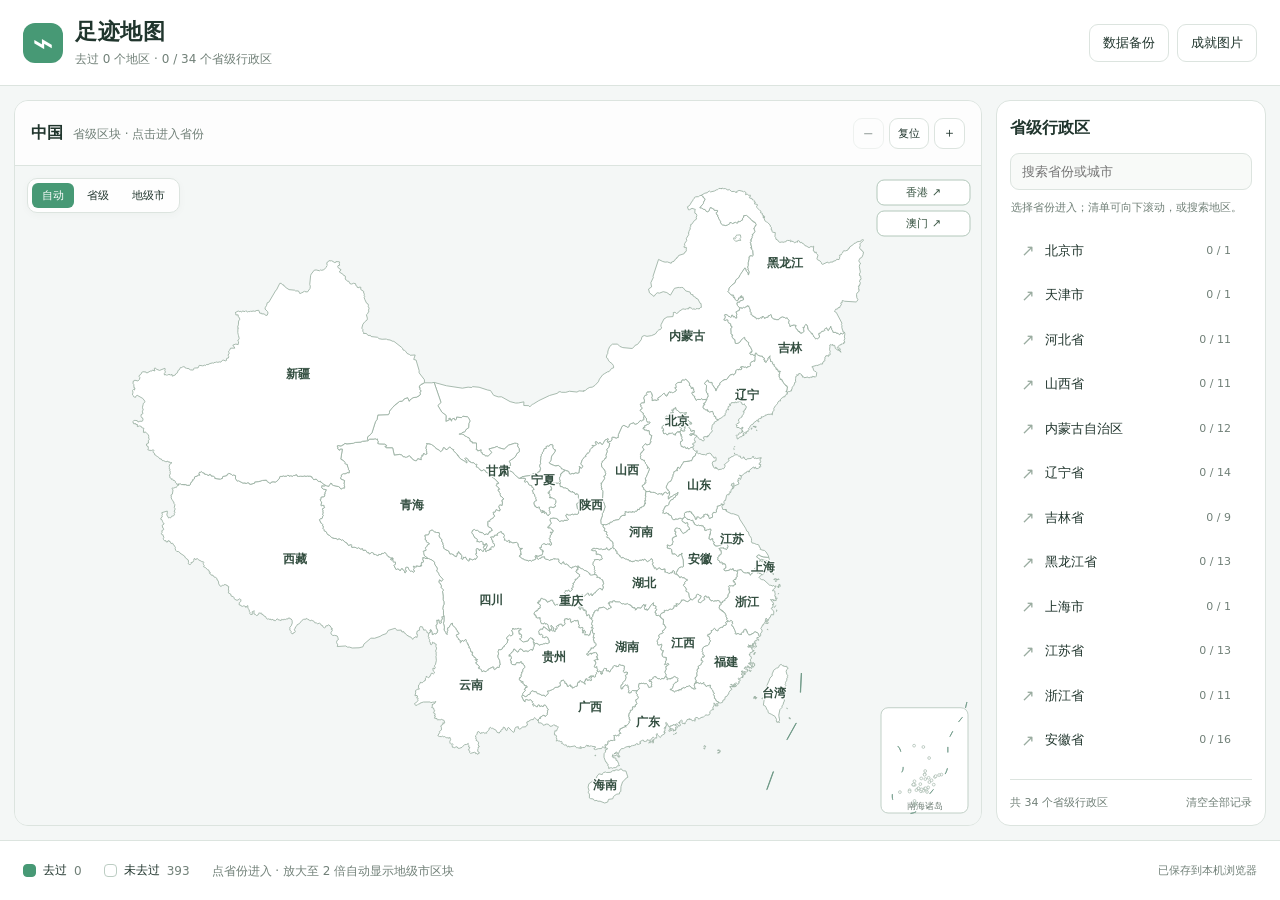
==== index.html @ b69cfdc1 "Publish TravelMap web app with local footprints and high-resolution posters" ====
<!doctype html>
<html lang="zh-CN">
<head>
<meta charset="utf-8">
<meta name="viewport" content="width=device-width,initial-scale=1,viewport-fit=cover">
<meta name="theme-color" content="#f4f7f6">
<meta name="description" content="点选去过的城市，在地图上记录自己的足迹。记录保存在当前浏览器，支持导入导出备份。">
<title>足迹地图</title>
<link rel="stylesheet" href="style.css">
<script defer src="map-data.js"></script>
<script defer src="poster.js"></script>
<script defer src="app.js"></script>
</head>
<body>
<div id="app">
<header class="topbar">
 <div class="brand"><span class="brand-icon" aria-hidden="true">⌁</span><div><h1>足迹地图</h1><p id="totalStats">正在加载地图…</p></div></div>
 <div class="actions"><button id="btnList" class="mobile-only" aria-controls="placesPanel" aria-expanded="false">地区清单</button><button id="btnData">数据备份</button><button id="btnImage" aria-label="导出足迹成就图片"><span class="poster-button-desktop">成就图片</span><span class="poster-button-mobile">导出</span></button></div>
</header>
<main>
 <section id="mapShell" aria-label="足迹地图">
  <nav class="viewbar" aria-label="地图层级">
   <button id="btnBack" class="back" hidden>← 全国</button>
   <div class="view-heading"><h2 id="viewTitle">中国</h2><span id="viewStats">点击省级行政区进入</span></div>
   <div class="map-controls"><button id="btnOut" aria-label="缩小地图">−</button><button id="btnFit" aria-label="重置地图视角">复位</button><button id="btnIn" aria-label="放大地图">＋</button></div>
  </nav>
  <div id="mapArea">
   <div id="layerControl" class="layer-control" role="group" aria-label="全国地图层级">
    <button type="button" data-map-layer="auto" aria-pressed="true" title="放大后自动显示地级市区块">自动</button>
    <button type="button" data-map-layer="province" aria-pressed="false">省级</button>
    <button type="button" data-map-layer="city" aria-pressed="false">地级市</button>
   </div>
   <svg id="map" xmlns="http://www.w3.org/2000/svg" role="img" aria-label="中国省级行政区地图，亦可使用地区清单操作">
    <rect id="mapBackground" fill="#f4f7f6" width="100%" height="100%"/>
    <g id="mainMap"><g id="shapes"></g><g id="boundaryLines"></g><g id="labels" pointer-events="none"></g><g id="selection" pointer-events="none"></g></g>
    <g id="southSea"></g><g id="smallRegions"></g>
   </svg>
   <div id="hoverTip" hidden></div>
   <div id="emptyMap" hidden>地图数据未加载，请保留同目录中的 map-data.js 后重新打开。</div>
  </div>
 </section>
 <aside id="placesPanel" aria-label="地区清单">
  <div class="panel-head"><h2 id="listTitle">省级行政区</h2><div class="panel-actions"><button id="btnPanelBack" class="panel-back" hidden>← 返回全国</button><button id="btnCloseList" class="mobile-only" aria-label="关闭地区清单">×</button></div></div>
  <label class="search-label" for="search">搜索省份或城市</label>
  <input id="search" type="search" placeholder="搜索省份或城市" autocomplete="off">
  <p id="listHint">选择一个省份，点选去过的城市。</p>
  <div id="placesList"></div>
  <div class="panel-bottom"><span id="listCount"></span><button id="btnClear" class="text-button">清空全部记录</button></div>
 </aside>
</main>
<footer>
 <div class="legend" aria-label="足迹状态"><span><i class="swatch visited"></i>去过 <b id="visitedCount">0</b></span><span><i class="swatch unvisited"></i>未去过 <b id="unvisitedCount">393</b></span></div>
 <p id="mapHint">点击省份进入，再点城市标记。</p><span id="saveStatus" role="status">保存在本机浏览器</span>
</footer>
</div>
<dialog id="posterDialog" aria-labelledby="posterTitle">
 <div class="dialog-head"><div><h2 id="posterTitle">导出足迹成就</h2><p id="posterScope" class="muted"></p></div><button data-close="posterDialog" aria-label="关闭成就图片">×</button></div>
 <div class="poster-layout">
  <div class="poster-preview-wrap"><img id="posterPreview" alt="足迹成就图片预览"></div>
  <div class="poster-settings">
   <label for="posterFormat">导出画质</label>
   <select id="posterFormat"><option value="png4">高清 PNG · 3072 × 4096</option><option value="png8">超高清 PNG · 6144 × 8192</option><option value="svg">SVG 矢量图 · 可无限放大</option></select>
   <label class="poster-check"><input id="posterLabels" type="checkbox" checked>显示地名</label>
   <p class="muted">全国市级图标注已到访城市；省内地图显示本省地名。</p>
   <div class="poster-summary"><span>全国累计到访</span><strong id="posterSummary"></strong><small>城市统计包含自治州等独立记录地区。</small></div>
   <button id="btnDownloadPoster" class="primary">下载成就图片</button>
   <p id="posterExportStatus" class="poster-export-status" role="status">图片独立排版，清晰度不受当前窗口大小影响。</p>
  </div>
 </div>
</dialog>
<dialog id="dataDialog" aria-labelledby="dataTitle">
 <div class="dialog-head"><h2 id="dataTitle">数据备份</h2><button data-close="dataDialog" aria-label="关闭数据备份">×</button></div>
 <p>足迹自动保存在当前浏览器，不需要登录。换设备、换浏览器或清除网站数据前，请先导出备份。</p>
 <button id="btnExport" class="primary">导出 JSON 备份</button><button id="btnImport">导入 JSON 备份</button>
 <input id="importFile" type="file" accept="application/json,.json" hidden>
 <p class="muted">导入会合并足迹，保留现有记录。兼容原版 TravelMap 备份：原来的到访状态统一转换为“去过”。</p>
</dialog>
<dialog id="clearDialog" aria-labelledby="clearTitle">
 <div class="dialog-head"><h2 id="clearTitle">清空全部足迹？</h2><button data-close="clearDialog" aria-label="取消清空">×</button></div>
 <p>所有地区将变为“未去过”。建议先导出备份；清空后可在提示中撤销。</p>
 <div class="dialog-actions"><button data-close="clearDialog">取消</button><button id="btnConfirmClear" class="danger">清空记录</button></div>
</dialog>
<div id="toast" role="status" hidden><span id="toastMessage"></span><button id="btnUndo" hidden>撤销</button></div>
<noscript>请开启 JavaScript 以使用足迹地图。</noscript>
</body>
</html>
---- style.css ----
:root{color-scheme:light;--bg:#f4f7f6;--paper:#fff;--ink:#20352d;--muted:#718078;--line:#dce4df;--green:#479975;--green-light:#e9f4ed;--radius:14px}
*{box-sizing:border-box;-webkit-tap-highlight-color:transparent}html,body{margin:0;height:100%;background:var(--bg);color:var(--ink);font-family:"PingFang SC","Microsoft YaHei",system-ui,sans-serif}button,input{font:inherit}button{cursor:pointer;touch-action:manipulation;border:1px solid var(--line);border-radius:9px;background:var(--paper);color:var(--ink);padding:9px 13px;font-size:13px;white-space:nowrap}button:hover{background:#eef4f0;border-color:#b5ccbf}button:active{transform:translateY(1px)}button:focus-visible,input:focus-visible{outline:3px solid #88bda2;outline-offset:3px}button:disabled{opacity:.45;cursor:default}[hidden]{display:none!important}h1,h2,p{margin:0}h1{font-size:22px;letter-spacing:.03em}h2{font-size:16px}
#app{height:100%;height:100dvh;display:grid;grid-template-rows:auto minmax(0,1fr) auto;overflow:hidden}.topbar{display:flex;align-items:center;justify-content:space-between;gap:16px;padding:17px 23px;background:var(--paper);border-bottom:1px solid var(--line)}.brand{display:flex;align-items:center;gap:12px;min-width:0}.brand-icon{display:grid;place-items:center;width:40px;height:40px;border-radius:12px;background:var(--green);color:white;font-size:36px;line-height:1}.brand p{color:var(--muted);font-size:12px;margin-top:4px;font-variant-numeric:tabular-nums}.actions{display:flex;gap:8px}
main{min-height:0;display:grid;grid-template-columns:minmax(0,1fr) 270px;padding:14px;gap:14px}#mapShell{min-height:0;min-width:0;display:grid;grid-template-rows:auto minmax(0,1fr);border:1px solid var(--line);border-radius:var(--radius);overflow:hidden;background:var(--bg)}.viewbar{min-height:65px;display:flex;align-items:center;gap:12px;padding:11px 16px;border-bottom:1px solid var(--line);background:rgba(255,255,255,.82)}.view-heading{display:flex;flex-wrap:wrap;align-items:baseline;gap:10px;min-width:0}.view-heading span{font-size:12px;color:var(--muted)}.back{padding:7px 10px}.map-controls{display:flex;gap:5px;margin-left:auto}.map-controls button{height:31px;min-width:31px;padding:3px 8px}.map-controls #btnFit{font-size:11px}#mapArea{position:relative;min-height:0;min-width:0;overflow:hidden}#map{display:block;width:100%;height:100%;touch-action:none;cursor:grab}#map.dragging{cursor:grabbing}.region-shape{transition:fill .16s}.region-shape:hover{filter:brightness(.97)}.map-label{paint-order:stroke;stroke:rgba(255,255,255,.92);stroke-width:2.5px;stroke-linejoin:round;fill:#334e40;pointer-events:none}.province-label{font-size:12px;font-weight:600}.city-label{font-size:12px}#hoverTip{position:absolute;left:12px;bottom:12px;padding:7px 10px;border-radius:8px;background:rgba(32,53,45,.9);color:#fff;font-size:12px;pointer-events:none;max-width:calc(100% - 24px)}#emptyMap{padding:30px;color:#ad4237}
#placesPanel{display:flex;flex-direction:column;min-height:0;border:1px solid var(--line);border-radius:var(--radius);background:var(--paper);padding:17px 13px 10px}.panel-head{display:flex;align-items:center;justify-content:space-between;margin-bottom:14px}.search-label{position:absolute;width:1px;height:1px;overflow:hidden;clip-path:inset(100%)}#search{width:100%;border:1px solid var(--line);border-radius:9px;padding:10px 11px;min-width:0;background:#f8faf8;color:var(--ink);font-size:13px}#listHint{font-size:11px;line-height:1.7;color:var(--muted);margin:9px 1px 12px}#placesList{flex:1;overflow:auto;min-height:0;scrollbar-width:thin;padding-right:2px}.place-row{display:flex;align-items:center;gap:8px;border:0;border-radius:8px;width:100%;padding:11px 9px;text-align:left;margin-bottom:3px;white-space:normal;background:white}.place-row:hover{background:#f3f7f4}.place-row.is-visited{background:var(--green-light)}.place-name{flex:1;font-size:13px;line-height:1.5}.place-count{font-size:11px;color:var(--muted);font-variant-numeric:tabular-nums;white-space:nowrap}.place-symbol{display:grid;place-items:center;flex:0 0 18px;width:18px;height:18px;border:1px solid #c7d3cb;border-radius:5px;font-size:12px;color:transparent;background:#fff}.is-visited .place-symbol{background:var(--green);border-color:var(--green);color:white}.province-row .place-symbol{border:none;background:none;color:#9aaca0;font-size:16px}.province-row.is-visited .place-symbol{color:var(--green)}.empty-results{font-size:13px;line-height:1.7;color:var(--muted);padding:15px 4px}.panel-bottom{display:flex;align-items:center;justify-content:space-between;padding-top:10px;margin-top:9px;border-top:1px solid var(--line);font-size:11px;color:var(--muted)}.text-button{border:0;background:none;color:var(--muted);font-size:11px;padding:5px 0}
footer{display:flex;align-items:center;gap:22px;min-height:60px;border-top:1px solid var(--line);padding:10px 23px;background:var(--paper);font-size:12px}.legend{display:flex;gap:22px}.legend>span{display:flex;align-items:center;gap:7px;white-space:nowrap}.legend b{font-weight:500;color:var(--muted);font-variant-numeric:tabular-nums}.swatch{display:inline-block;width:13px;height:13px;border-radius:4px;border:1px solid #bccdc3}.swatch.visited{background:var(--green);border-color:var(--green)}.swatch.unvisited{background:white}#mapHint{color:var(--muted);font-size:12px;line-height:1.5}#saveStatus{margin-left:auto;color:var(--muted);font-size:11px;white-space:nowrap}#saveStatus.error{color:#b94639}.mobile-only{display:none}
dialog{width:min(420px,calc(100% - 32px));border:1px solid var(--line);border-radius:18px;padding:22px;color:var(--ink);box-shadow:0 20px 90px #20352d30}dialog::backdrop{background:#14291f66;backdrop-filter:blur(3px)}.dialog-head{display:flex;align-items:center;justify-content:space-between;margin-bottom:13px}.dialog-head button{padding:2px 8px;font-size:22px;border:0}.dialog-head h2{font-size:18px}dialog p{font-size:13px;line-height:1.85;margin:12px 0}dialog>.primary,dialog>#btnImport{width:100%;margin:6px 0;padding:11px}.primary{background:var(--green);color:white;border-color:var(--green)}.primary:hover{background:#367d5e;color:white}dialog .muted{color:var(--muted);font-size:11px}.dialog-actions{display:flex;justify-content:flex-end;gap:10px;margin-top:22px}.danger{background:#b74a3d;border-color:#b74a3d;color:white}.danger:hover{background:#9b3b30;color:white}#toast{position:fixed;left:50%;bottom:80px;transform:translateX(-50%);z-index:50;display:flex;align-items:center;gap:12px;max-width:calc(100% - 32px);border-radius:12px;background:#20352d;color:white;padding:12px 17px;font-size:13px;box-shadow:0 5px 22px #0002}#btnUndo{border:0;padding:2px;background:none;color:#b0e3c5;font-weight:600}
@media(max-width:760px){.topbar{padding:12px 13px;gap:8px}.brand{gap:8px}.brand-icon{width:33px;height:33px;font-size:29px;border-radius:10px}h1{font-size:18px}.brand p{font-size:10px}.actions{gap:5px}.actions button{padding:7px 8px;font-size:11px}.mobile-only{display:inline-block}#btnImage{display:none}main{display:block;position:relative;padding:8px}#mapShell{height:100%}.viewbar{padding:9px 10px;min-height:58px;gap:8px}.view-heading{display:block}.view-heading h2{font-size:14px}.view-heading span{display:block;font-size:10px;margin-top:3px}.map-controls button{height:28px;min-width:28px}.back{font-size:11px;padding:7px 8px;flex-shrink:0}#placesPanel{display:none;position:absolute;z-index:20;inset:8px 8px 8px auto;width:min(320px,calc(100% - 16px));box-shadow:-8px 0 30px #20352d18}#placesPanel.open{display:flex}.panel-head{margin-bottom:10px}.panel-head button{padding:0 9px;font-size:23px;border:none}footer{display:grid;grid-template-columns:1fr auto;gap:5px 8px;min-height:77px;padding:10px 14px max(10px,env(safe-area-inset-bottom))}.legend{gap:16px;font-size:12px}#mapHint{grid-row:2;grid-column:1/-1;font-size:10px}#saveStatus{font-size:10px;grid-column:2;grid-row:1}#toast{bottom:94px;font-size:12px}.place-row{padding:12px 9px}}
.panel-actions{display:flex;align-items:center;gap:5px}.panel-actions .panel-back{padding:6px 8px;font-size:11px;border:1px solid var(--line);border-radius:7px;background:#fff}.panel-actions .panel-back:hover{background:var(--green-light)}.layer-control{position:absolute;z-index:2;left:12px;top:12px;display:flex;gap:3px;padding:4px;border:1px solid var(--line);border-radius:10px;background:#ffffffed;box-shadow:0 2px 8px #20352d08}.layer-control button{padding:5px 10px;border:0;border-radius:6px;background:transparent;font-size:11px}.layer-control button[aria-pressed="true"]{background:var(--green);color:white}.layer-control button:hover{background:var(--green-light);color:var(--ink)}.layer-control button[aria-pressed="true"]:hover{background:var(--green);color:white}
@media(max-width:760px){.layer-control{left:9px;top:11px;padding:3px}.layer-control button{padding:5px 8px}.panel-actions .panel-back{padding:6px 8px;font-size:11px}}
#placesList{scrollbar-gutter:stable;scrollbar-color:#b9cbbf transparent}#placesList::-webkit-scrollbar{width:7px}#placesList::-webkit-scrollbar-thumb{background:#b9cbbf;border-radius:7px}#placesList::-webkit-scrollbar-track{background:transparent}
.poster-button-mobile{display:none}#posterDialog{width:min(880px,calc(100% - 32px));max-height:calc(100dvh - 36px);padding:22px;overflow:auto}#posterDialog .dialog-head{align-items:flex-start}#posterScope{margin:4px 0 0;font-size:12px}.poster-layout{display:grid;grid-template-columns:minmax(0,1fr) 240px;gap:24px;align-items:start}.poster-preview-wrap{display:flex;justify-content:center;border:1px solid var(--line);border-radius:12px;background:#eaf0ec;padding:14px;min-width:0}#posterPreview{display:block;width:100%;max-height:calc(100dvh - 180px);object-fit:contain;filter:drop-shadow(0 4px 12px #20352d15)}.poster-settings{display:flex;flex-direction:column;gap:12px;padding-top:6px}.poster-settings>label{font-size:12px;font-weight:600}.poster-settings select{width:100%;padding:10px 8px;border:1px solid var(--line);border-radius:8px;background:#fff;color:var(--ink);font:inherit;font-size:12px}.poster-settings .poster-check{display:flex;align-items:center;gap:7px;margin-top:2px;font-weight:400;font-size:13px}.poster-check input{accent-color:var(--green);width:16px;height:16px;margin:0}#posterDialog .poster-settings p{margin:0;font-size:11px;line-height:1.7}.poster-summary{display:flex;flex-direction:column;gap:8px;padding:15px 12px;border-radius:10px;background:#f1f7f3}.poster-summary span{font-size:11px;color:var(--muted)}.poster-summary strong{font-size:15px;font-weight:600;line-height:1.6}.poster-summary small{font-size:10px;color:var(--muted);line-height:1.6}.poster-settings .primary{padding:12px 8px;font-weight:600}.poster-export-status{color:var(--muted);min-height:38px}.poster-export-status.error{color:#b94639}.poster-settings select:focus-visible{outline:3px solid #88bda2;outline-offset:2px}
@media(max-width:760px){#btnImage{display:inline-flex;align-items:center}.poster-button-desktop{display:none}.poster-button-mobile{display:inline}.brand>div{min-width:0}#posterDialog{width:calc(100% - 20px);max-height:calc(100dvh - 20px);padding:16px}.poster-layout{grid-template-columns:1fr;gap:16px}.poster-preview-wrap{padding:10px}#posterPreview{max-height:42dvh}.poster-settings{padding-top:0;gap:10px}.poster-summary{padding:10px 12px;gap:4px}.poster-settings .primary{padding:11px}.poster-export-status{min-height:0}}
@media(prefers-reduced-motion:reduce){*{scroll-behavior:auto!important;transition:none!important}}
.poster-summary strong{white-space:pre-line}
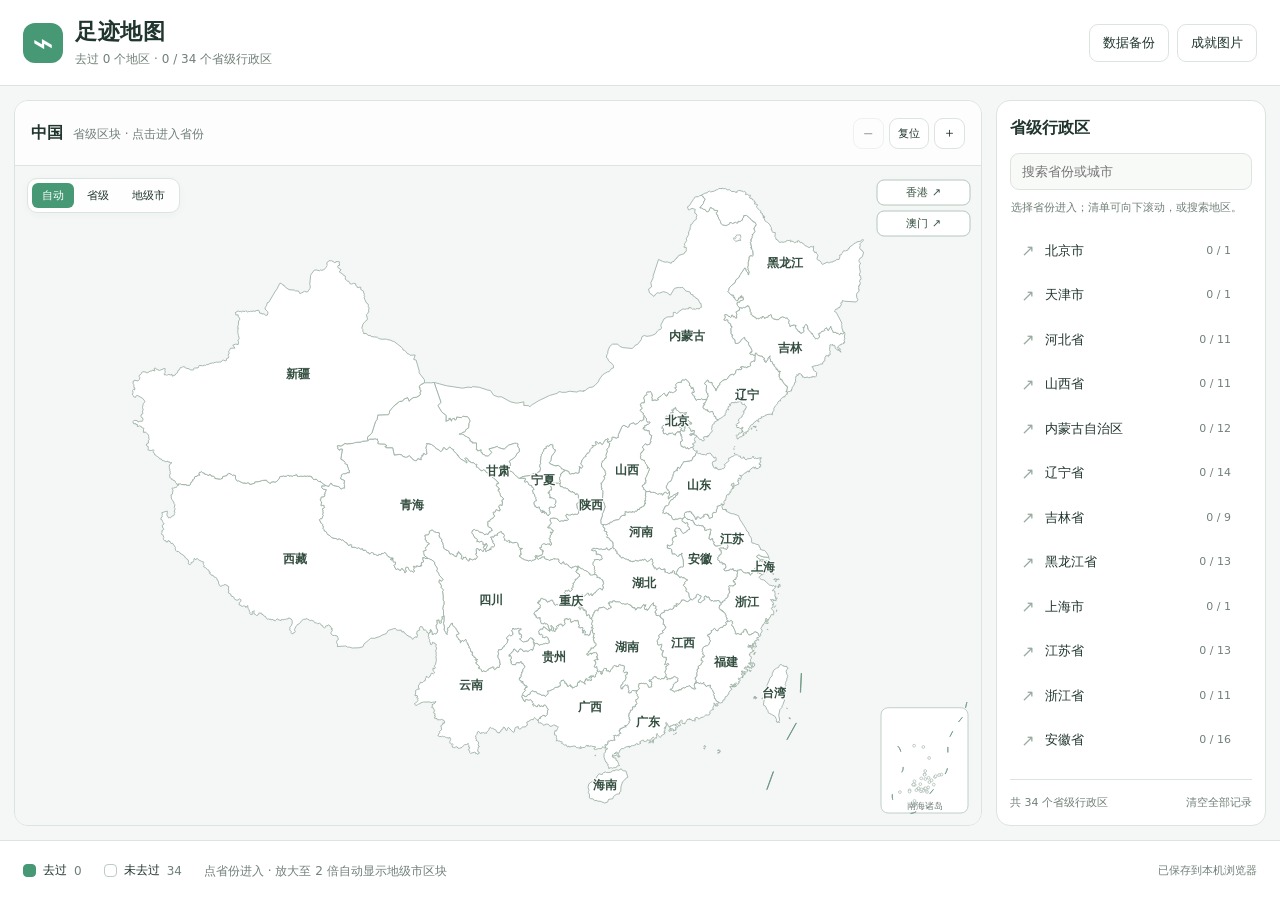
==== commit a7431aee: "Fix footer counts to follow province or city map layer" ====
--- a/index.html
+++ b/index.html
@@ -49,7 +49,7 @@
  </aside>
 </main>
 <footer>
- <div class="legend" aria-label="足迹状态"><span><i class="swatch visited"></i>去过 <b id="visitedCount">0</b></span><span><i class="swatch unvisited"></i>未去过 <b id="unvisitedCount">393</b></span></div>
+ <div id="mapLegend" class="legend" role="group" aria-label="省级行政区足迹状态"><span><i class="swatch visited"></i>去过 <b id="visitedCount">0</b></span><span><i class="swatch unvisited"></i>未去过 <b id="unvisitedCount">34</b></span></div>
  <p id="mapHint">点击省份进入，再点城市标记。</p><span id="saveStatus" role="status">保存在本机浏览器</span>
 </footer>
 </div>
